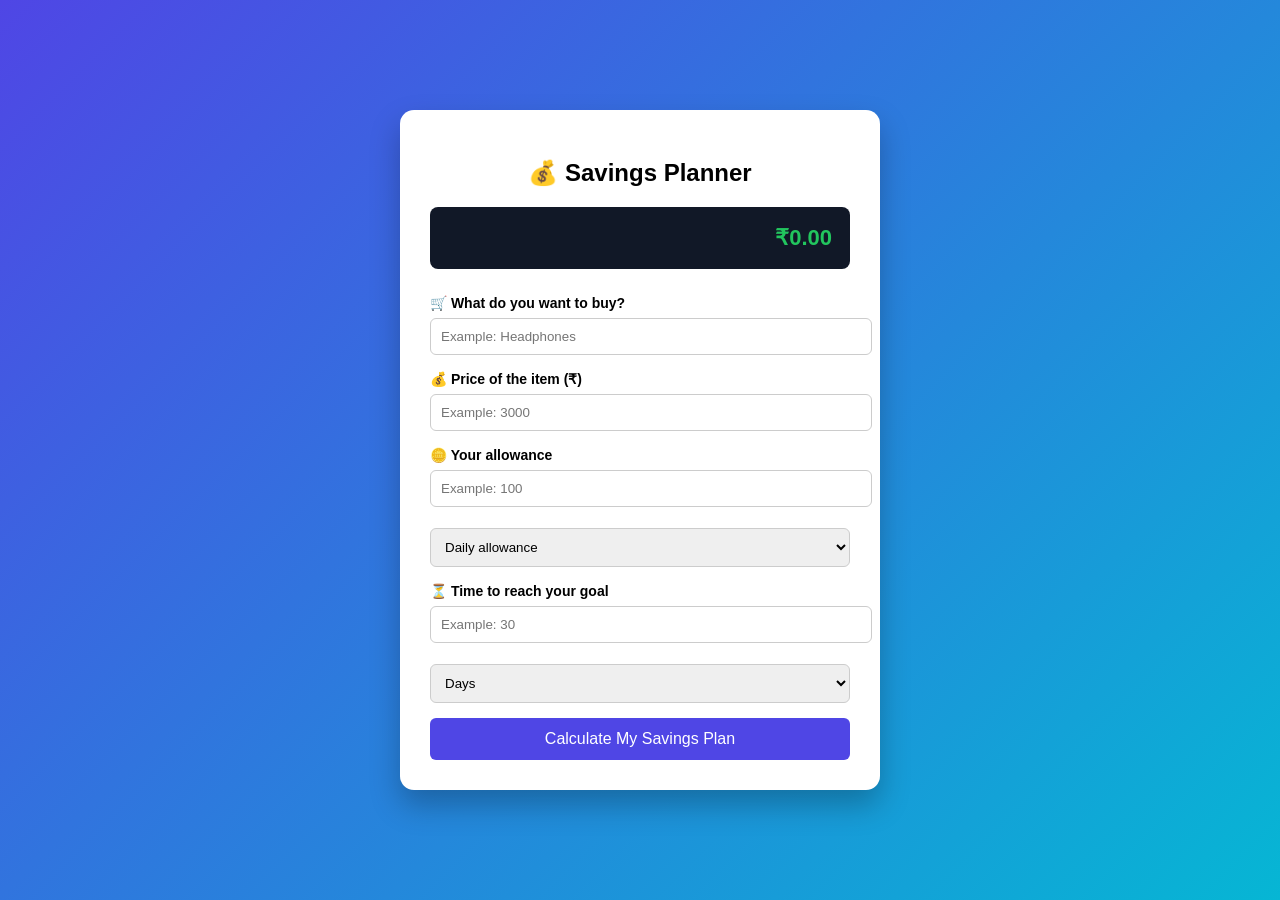
==== tracker.html @ ff052c3f "seperated files and added logic" ====
<!DOCTYPE html>
<html>
<head>
<title>Savings Planner | Hustle Theory</title>
<link rel="stylesheet" href="assets/css/style.css">
</head>

<body class="tracker-page">

<div class="tracker-card">

<h2>💰 Savings Planner</h2>

<div class="display" id="display">₹0.00</div>

<label>🛒 What do you want to buy?</label>
<input type="text" id="item" placeholder="Example: Headphones">

<label>💰 Price of the item (₹)</label>
<input type="number" id="price" placeholder="Example: 3000">

<label>🪙 Your allowance</label>
<input type="number" id="allowance" placeholder="Example: 100">

<select id="allowanceType">
<option value="daily">Daily allowance</option>
<option value="weekly">Weekly allowance</option>
<option value="monthly">Monthly allowance</option>
</select>

<label>⏳ Time to reach your goal</label>
<input type="number" id="time" placeholder="Example: 30">

<select id="timeType">
<option value="days">Days</option>
<option value="weeks">Weeks</option>
<option value="months">Months</option>
</select>

<button onclick="calculate()">Calculate My Savings Plan</button>

<div class="result" id="result">

<p id="summary"></p>

<p id="saveDaily"></p>
<p id="saveWeekly"></p>

<div class="tracker-progress">
<div class="tracker-bar" id="bar"></div>
</div>

</div>

</div>

<script src="assets/js/tracker.js"></script>

</body>
</html>
---- assets/css/style.css ----
/* css style file */
body {
  font-family: Arial, sans-serif;
  margin: 0;
}
/* authication */
body.auth-page {
  background: linear-gradient(135deg, #4f46e5, #06b6d4);
  height: 100vh;
  display: flex;
  justify-content: center;
  align-items: center;
}

.auth-box {
  background: white;
  padding: 40px;
  width: 320px;
  border-radius: 12px;
  text-align: center;
  box-shadow: 0 8px 20px rgba(0, 0, 0, 0.2);
}

.auth-box h1 {
  margin-bottom: 10px;
}

.auth-box p {
  color: #555;
  font-size: 14px;
}

.auth-box input {
  width: 90%;
  padding: 10px;
  margin-top: 15px;
  border: 1px solid #ccc;
  border-radius: 6px;
}

.auth-box button {
  width: 95%;
  padding: 10px;
  margin-top: 20px;
  background: #4f46e5;
  color: white;
  border: none;
  border-radius: 6px;
  cursor: pointer;
  font-size: 16px;
}

.auth-box button:hover {
  background: #4338ca;
}

.auth-link {
  margin-top: 15px;
  font-size: 14px;
}

.auth-link a {
  text-decoration: none;
  color: #4f46e5;
}

.auth-view {
  display: none;
}

.auth-view.active {
  display: block;
}
/* main pGE */
body.dashboard-page {
  background: #f6f8fb;
}
.navbar {
  background: #1f2937;
  color: white;
  padding: 15px 40px;
  display: flex;
  justify-content: space-between;
}

.nav-links a {
  margin-left: 20px;
  color: white;
  text-decoration: none;
}

.nav-links button {
  margin-left: 20px;
  padding: 6px 12px;
  border: none;
  background: #ef4444;
  color: white;
  border-radius: 5px;
  cursor: pointer;
}

.nav-links a:hover {
  text-decoration: underline;
}

.hero {
  text-align: center;
  padding: 80px 20px;
  background: linear-gradient(135deg, #4f46e5, #06b6d4);
  color: white;
}

.hero h1 {
  font-size: 48px;
}

.hero p {
  max-width: 500px;
  margin: auto;
}

.hero button {
  margin: 10px;
  padding: 12px 25px;
  border: none;
  border-radius: 6px;
  background: white;
  color: #333;
  font-size: 16px;
  cursor: pointer;
}

.hero button:hover {
  background: #ddd;
}

.tracker-btn {
  background: #22c55e !important;
  color: white !important;
}

.tracker-btn:hover {
  background: #16a34a !important;
}

.dashboard-progress {
  text-align: center;
  padding: 50px;
}

.dashboard-progress .progress-bar {
  width: 60%;
  margin: auto;
  background: #e5e7eb;
  height: 25px;
  border-radius: 20px;
  overflow: hidden;
}

.dashboard-progress .progress-fill {
  width: 0%;
  height: 100%;
  background: #22c55e;
}

.modules {
  padding: 40px;
}

.modules h2 {
  text-align: center;
}

.module-container {
  display: flex;
  justify-content: center;
  flex-wrap: wrap;
  margin-top: 30px;
}

.module-card {
  background: white;
  width: 220px;
  padding: 20px;
  margin: 15px;
  border-radius: 12px;
  box-shadow: 0 4px 10px rgba(0, 0, 0, 0.1);
  text-align: center;
  transition: 0.3s;
}

.module-card:hover {
  transform: translateY(-5px);
}

.module-card button {
  margin-top: 10px;
  padding: 8px 15px;
  border: none;
  background: #4f46e5;
  color: white;
  border-radius: 5px;
  cursor: pointer;
}

.badges {
  text-align: center;
  padding: 50px;
  background: #eef2ff;
}

.dashboard-badge {
  display: inline-block;
  background: white;
  padding: 15px 25px;
  margin: 10px;
  border-radius: 10px;
  box-shadow: 0 3px 8px rgba(0, 0, 0, 0.1);
}

footer {
  background: #1f2937;
  color: white;
  text-align: center;
  padding: 25px;
}
/* module 1 page */
body.module-page {
  background: #f6f8fb;
  display: flex;
  justify-content: center;
  align-items: center;
  height: 100vh;
}

.lesson-container {
  width: 720px;
  background: white;
  padding: 40px;
  border-radius: 12px;
  box-shadow: 0 4px 12px rgba(0, 0, 0, 0.1);
  text-align: left;
}

.lesson-progress {
  height: 10px;
  background: #e5e7eb;
  border-radius: 10px;
  margin-bottom: 25px;
  overflow: hidden;
}

.lesson-progress-bar {
  height: 100%;
  width: 0%;
  background: #22c55e;
}

.option {
  display: block;
  background: #eef2ff;
  padding: 12px;
  margin: 10px 0;
  border-radius: 6px;
  cursor: pointer;
}

.option:hover {
  background: #dbeafe;
}

.lesson-container button {
  margin-top: 20px;
  padding: 10px 20px;
  background: #4f46e5;
  border: none;
  color: white;
  border-radius: 6px;
  cursor: pointer;
}

#feedback {
  margin-top: 15px;
  font-weight: bold;
}

#hint {
  color: #555;
  margin-top: 8px;
  font-size: 14px;
}

.lesson-container h1,
.lesson-container h2 {
  text-align: center;
}

.lesson-badge {
  font-size: 70px;
  margin: 20px 0;
  animation: popBadge 0.6s ease;
}

@keyframes popBadge {
  0% {
    transform: scale(0.2);
    opacity: 0;
  }
  60% {
    transform: scale(1.3);
  }
  100% {
    transform: scale(1);
    opacity: 1;
  }
}

.glow {
  color: #f59e0b;
  font-weight: bold;
  font-size: 20px;
}

.center-screen {
  text-align: center;
  display: flex;
  flex-direction: column;
  align-items: center;
}
/* tracker page */
body.tracker-page {
  background: linear-gradient(135deg, #4f46e5, #06b6d4);
  min-height: 100vh;
  display: flex;
  justify-content: center;
  align-items: center;
}

.tracker-card {
  background: white;
  width: 420px;
  padding: 30px;
  border-radius: 14px;
  box-shadow: 0 15px 30px rgba(0, 0, 0, 0.25);
}

.tracker-card h2 {
  text-align: center;
  margin-bottom: 20px;
}

.display {
  background: #111827;
  color: #22c55e;
  padding: 18px;
  border-radius: 8px;
  font-size: 22px;
  margin-bottom: 25px;
  text-align: right;
  font-weight: bold;
}

.tracker-card label {
  font-size: 14px;
  font-weight: bold;
}

.tracker-card input,
.tracker-card select {
  width: 100%;
  padding: 10px;
  margin-top: 6px;
  margin-bottom: 15px;
  border-radius: 6px;
  border: 1px solid #ccc;
}

.tracker-card button {
  width: 100%;
  padding: 12px;
  background: #4f46e5;
  color: white;
  border: none;
  border-radius: 6px;
  font-size: 16px;
  cursor: pointer;
}

.tracker-card button:hover {
  background: #4338ca;
}

.result {
  margin-top: 20px;
  background: #f1f5f9;
  padding: 15px;
  border-radius: 8px;
  display: none;
}

.tracker-progress {
  margin-top: 10px;
  height: 12px;
  background: #ddd;
  border-radius: 10px;
  overflow: hidden;
}

.tracker-bar {
  height: 100%;
  width: 0%;
  background: #22c55e;
}
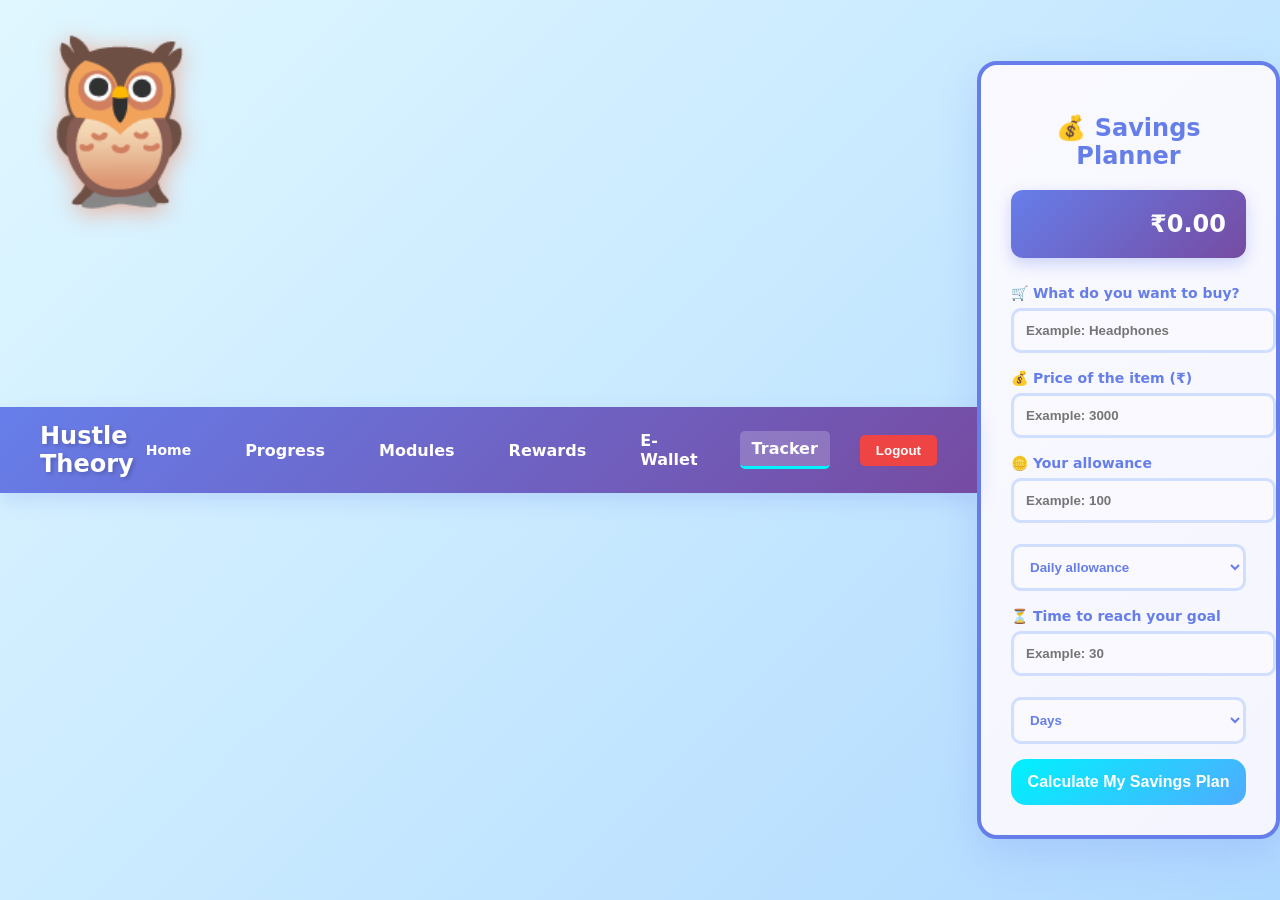
==== commit 8bc70a9c: "added stuff" ====
--- a/tracker.html
+++ b/tracker.html
@@ -1,60 +1,91 @@
-<!DOCTYPE html>
+<!doctype html>
 <html>
-<head>
-<title>Savings Planner | Hustle Theory</title>
-<link rel="stylesheet" href="assets/css/style.css">
-</head>
+  <head>
+    <title>Savings Planner | Hustle Theory</title>
+    <link rel="stylesheet" href="assets/css/style.css" />
+  </head>
 
-<body class="tracker-page">
+  <body class="tracker-page">
+    <!-- Navbar -->
+    <div class="navbar">
+      <div><b>Hustle Theory</b></div>
+      <div class="nav-links">
+        <a href="index.html#home" class="nav-center">Home</a>
+        <a href="index.html#progress">Progress</a>
+        <a href="index.html#modules">Modules</a>
+        <a href="index.html#rewards">Rewards</a>
+        <a href="wallet.html">E-Wallet</a>
+        <a href="tracker.html" class="active">Tracker</a>
+        <button onclick="logout()">Logout</button>
+      </div>
+    </div>
 
-<div class="tracker-card">
+    <!-- Smart Owl Mascot -->
+    <div class="mascot bottom-right" onclick="mascotSpeak()">
+      <div class="mascot-icon">🦉</div>
+    </div>
 
-<h2>💰 Savings Planner</h2>
+    <div class="tracker-card">
+      <h2>💰 Savings Planner</h2>
 
-<div class="display" id="display">₹0.00</div>
+      <div class="display" id="display">₹0.00</div>
 
-<label>🛒 What do you want to buy?</label>
-<input type="text" id="item" placeholder="Example: Headphones">
+      <label>🛒 What do you want to buy?</label>
+      <input type="text" id="item" placeholder="Example: Headphones" />
 
-<label>💰 Price of the item (₹)</label>
-<input type="number" id="price" placeholder="Example: 3000">
+      <label>💰 Price of the item (₹)</label>
+      <input type="number" id="price" placeholder="Example: 3000" />
 
-<label>🪙 Your allowance</label>
-<input type="number" id="allowance" placeholder="Example: 100">
+      <label>🪙 Your allowance</label>
+      <input type="number" id="allowance" placeholder="Example: 100" />
 
-<select id="allowanceType">
-<option value="daily">Daily allowance</option>
-<option value="weekly">Weekly allowance</option>
-<option value="monthly">Monthly allowance</option>
-</select>
+      <select id="allowanceType">
+        <option value="daily">Daily allowance</option>
+        <option value="weekly">Weekly allowance</option>
+        <option value="monthly">Monthly allowance</option>
+      </select>
 
-<label>⏳ Time to reach your goal</label>
-<input type="number" id="time" placeholder="Example: 30">
+      <label>⏳ Time to reach your goal</label>
+      <input type="number" id="time" placeholder="Example: 30" />
 
-<select id="timeType">
-<option value="days">Days</option>
-<option value="weeks">Weeks</option>
-<option value="months">Months</option>
-</select>
+      <select id="timeType">
+        <option value="days">Days</option>
+        <option value="weeks">Weeks</option>
+        <option value="months">Months</option>
+      </select>
 
-<button onclick="calculate()">Calculate My Savings Plan</button>
+      <button onclick="calculate()">Calculate My Savings Plan</button>
 
-<div class="result" id="result">
+      <div class="result" id="result">
+        <p id="summary"></p>
 
-<p id="summary"></p>
+        <p id="saveDaily"></p>
+        <p id="saveWeekly"></p>
 
-<p id="saveDaily"></p>
-<p id="saveWeekly"></p>
+        <div class="tracker-progress">
+          <div class="tracker-bar" id="bar"></div>
+        </div>
+      </div>
+    </div>
 
-<div class="tracker-progress">
-<div class="tracker-bar" id="bar"></div>
-</div>
+    <script src="assets/js/tracker.js"></script>
+    <script>
+      function logout() {
+        localStorage.removeItem("loggedInUser");
+        localStorage.removeItem("userId");
+        window.location.href = "auth.html";
+      }
 
-</div>
-
-</div>
-
-<script src="assets/js/tracker.js"></script>
-
-</body>
+      function mascotSpeak() {
+        const messages = [
+          "Every rupee counts! 💰",
+          "Save smart, earn big! 📈",
+          "Your goal is within reach! 🎯",
+          "Financial discipline wins! 💪",
+          "Keep saving! You're awesome! 🌟",
+        ];
+        alert(messages[Math.floor(Math.random() * messages.length)]);
+      }
+    </script>
+  </body>
 </html>
--- a/assets/css/style.css
+++ b/assets/css/style.css
@@ -1,11 +1,185 @@
 /* css style file */
+html {
+  scroll-behavior: smooth;
+}
+
 body {
-  font-family: Arial, sans-serif;
+  font-family: "Comic Sans MS", "Baloo 2", system-ui, sans-serif;
   margin: 0;
+  background: linear-gradient(135deg, #e0f7ff 0%, #c8e9ff 50%, #b0d9ff 100%);
+  min-height: 100vh;
+}
+
+/* ============ MASCOT STYLES ============ */
+.mascot {
+  position: fixed;
+  width: 180px;
+  height: 180px;
+  cursor: pointer;
+  z-index: 100;
+  top: 30px;
+  left: 30px;
+  display: flex;
+  align-items: center;
+  justify-content: center;
+}
+
+.mascot-icon {
+  font-size: 160px;
+  text-align: center;
+  filter: drop-shadow(0 4px 12px rgba(255, 69, 0, 0.4));
+  animation: mascotIdle 0.2s ease-in-out 1;
+  transform-origin: top center;
+}
+
+/* Idle state - no animation */
+@keyframes mascotIdle {
+  0%,
+  100% {
+    transform: rotateZ(0deg);
+  }
+}
+
+/* Wing flapping animation - 0.8s duration */
+@keyframes mascotWing {
+  0%,
+  100% {
+    transform: rotateZ(-8deg);
+  }
+  25% {
+    transform: rotateZ(8deg);
+  }
+  50% {
+    transform: rotateZ(-8deg);
+  }
+  75% {
+    transform: rotateZ(8deg);
+  }
+}
+
+/* Blinking animation - 1s duration */
+@keyframes mascotBlink {
+  0%,
+  10%,
+  20%,
+  100% {
+    opacity: 1;
+  }
+  15%,
+  25% {
+    opacity: 0.3;
+  }
+}
+
+/* Periodic animation: blink + wing flap every 7 seconds */
+.mascot-icon:hover {
+  animation: mascotWing 0.8s ease-in-out 3;
+}
+
+.mascot:hover .mascot-icon {
+  animation: mascotBlink 1s ease-in-out 2;
+}
+
+.mascot::before {
+  content: none;
+}
+
+/* ============ BUTTON ANIMATIONS ============ */
+button {
+  transition:
+    transform 0.2s ease,
+    box-shadow 0.2s ease;
+}
+
+button:hover {
+  transform: scale(1.05) rotate(1deg);
+  box-shadow: 0 6px 20px rgba(0, 0, 0, 0.15);
+}
+
+button:active {
+  transform: scale(0.98);
+}
+
+.hero button {
+  animation: buttonPulse 2s ease-in-out infinite;
+}
+
+@keyframes buttonPulse {
+  0%,
+  100% {
+    box-shadow: 0 0 0 0 rgba(79, 70, 229, 0.7);
+  }
+  50% {
+    box-shadow: 0 0 0 10px rgba(79, 70, 229, 0);
+  }
+}
+
+/* ============ ENTRANCE ANIMATIONS ============ */
+@keyframes slideInFromTop {
+  from {
+    opacity: 0;
+    transform: translateY(-30px);
+  }
+  to {
+    opacity: 1;
+    transform: translateY(0);
+  }
+}
+
+@keyframes slideInFromLeft {
+  from {
+    opacity: 0;
+    transform: translateX(-30px);
+  }
+  to {
+    opacity: 1;
+    transform: translateX(0);
+  }
+}
+
+@keyframes fadeIn {
+  from {
+    opacity: 0;
+  }
+  to {
+    opacity: 1;
+  }
+}
+
+.navbar {
+  animation: slideInFromTop 0.6s ease;
+}
+
+.hero {
+  animation: slideInFromTop 0.8s ease;
+}
+
+.module-card {
+  animation: slideInFromLeft 0.6s ease backwards;
+}
+
+.module-card:nth-child(1) {
+  animation-delay: 0.1s;
+}
+.module-card:nth-child(2) {
+  animation-delay: 0.2s;
+}
+.module-card:nth-child(3) {
+  animation-delay: 0.3s;
+}
+.module-card:nth-child(4) {
+  animation-delay: 0.4s;
+}
+.module-card:nth-child(5) {
+  animation-delay: 0.5s;
 }
 /* authication */
 body.auth-page {
-  background: linear-gradient(135deg, #4f46e5, #06b6d4);
+  background: linear-gradient(
+    135deg,
+    #667eea 0%,
+    #764ba2 100%
+  ) !important;
   height: 100vh;
   display: flex;
   justify-content: center;
@@ -13,12 +187,13 @@
 }
 
 .auth-box {
-  background: white;
+  background: #ffffff;
   padding: 40px;
   width: 320px;
-  border-radius: 12px;
-  text-align: center;
-  box-shadow: 0 8px 20px rgba(0, 0, 0, 0.2);
+  border-radius: 20px;
+  text-align: center;
+  box-shadow: 0 12px 30px rgba(102, 126, 234, 0.25);
+  border: 4px solid #667eea;
 }
 
 .auth-box h1 {
@@ -42,16 +217,19 @@
   width: 95%;
   padding: 10px;
   margin-top: 20px;
-  background: #4f46e5;
+  background: linear-gradient(135deg, #667eea, #764ba2);
   color: white;
   border: none;
-  border-radius: 6px;
+  border-radius: 15px;
   cursor: pointer;
   font-size: 16px;
+  font-weight: bold;
+  box-shadow: 0 6px 15px rgba(102, 126, 234, 0.3);
 }
 
 .auth-box button:hover {
-  background: #4338ca;
+  background: linear-gradient(135deg, #764ba2, #667eea);
+  transform: scale(1.05);
 }
 
 .auth-link {
@@ -61,7 +239,8 @@
 
 .auth-link a {
   text-decoration: none;
-  color: #4f46e5;
+  color: #667eea;
+  font-weight: bold;
 }
 
 .auth-view {
@@ -73,94 +252,164 @@
 }
 /* main pGE */
 body.dashboard-page {
-  background: #f6f8fb;
-}
+  background: linear-gradient(
+    135deg,
+    #e0f7ff 0%,
+    #c8e9ff 50%,
+    #b0d9ff 100%
+  ) !important;
+  min-height: 100vh;
+}
+
 .navbar {
-  background: #1f2937;
+  background: linear-gradient(135deg, #667eea, #764ba2);
   color: white;
   padding: 15px 40px;
   display: flex;
   justify-content: space-between;
+  align-items: center;
+  box-shadow: 0 8px 20px rgba(102, 126, 234, 0.2);
+  position: sticky;
+  top: 0;
+  z-index: 999;
+}
+
+.navbar b {
+  font-size: 24px;
+  text-shadow: 2px 2px 4px rgba(0, 0, 0, 0.2);
+}
+
+.nav-links {
+  display: flex;
+  gap: 30px;
+  align-items: center;
 }
 
 .nav-links a {
-  margin-left: 20px;
   color: white;
   text-decoration: none;
+  font-weight: bold;
+  transition: all 0.3s ease;
+  padding: 8px 12px;
+  border-radius: 5px;
+}
+
+.nav-links a:hover {
+  text-decoration: underline;
+  text-shadow: 0 0 10px rgba(255, 255, 255, 0.5);
+  background: rgba(255, 255, 255, 0.1);
+}
+
+.nav-links a.active {
+  background: rgba(255, 255, 255, 0.2);
+  border-bottom: 3px solid #00f2fe;
+}
+
+.nav-links a.nav-center {
+  order: -1;
+  margin-right: auto;
+  font-size: 14px;
 }
 
 .nav-links button {
-  margin-left: 20px;
-  padding: 6px 12px;
+  padding: 8px 16px;
   border: none;
   background: #ef4444;
   color: white;
   border-radius: 5px;
   cursor: pointer;
-}
-
-.nav-links a:hover {
-  text-decoration: underline;
+  font-weight: bold;
+  transition: all 0.3s ease;
+}
+
+.nav-links button:hover {
+  background: #dc2626;
+  transform: scale(1.05);
 }
 
 .hero {
   text-align: center;
   padding: 80px 20px;
-  background: linear-gradient(135deg, #4f46e5, #06b6d4);
-  color: white;
+  background: linear-gradient(135deg, #56ccf2 0%, #667eea 100%);
+  color: white;
+  text-shadow: 2px 2px 4px rgba(0, 0, 0, 0.1);
 }
 
 .hero h1 {
-  font-size: 48px;
+  font-size: 52px;
+  font-weight: bold;
+}
+
+.hero h3 {
+  font-size: 24px;
+  font-weight: bold;
 }
 
 .hero p {
   max-width: 500px;
   margin: auto;
+  font-size: 18px;
+  font-weight: bold;
 }
 
 .hero button {
   margin: 10px;
-  padding: 12px 25px;
+  padding: 15px 35px;
   border: none;
-  border-radius: 6px;
-  background: white;
-  color: #333;
+  border-radius: 20px;
+  background: linear-gradient(135deg, #f093fb, #f5576c);
+  color: white;
   font-size: 16px;
+  font-weight: bold;
   cursor: pointer;
+  box-shadow: 0 6px 20px rgba(245, 87, 108, 0.3);
+  transition: all 0.3s ease;
 }
 
 .hero button:hover {
-  background: #ddd;
+  transform: scale(1.1);
+  box-shadow: 0 10px 30px rgba(245, 87, 108, 0.5);
 }
 
 .tracker-btn {
-  background: #22c55e !important;
+  background: linear-gradient(135deg, #00f2fe, #4facfe) !important;
   color: white !important;
 }
 
 .tracker-btn:hover {
-  background: #16a34a !important;
+  background: linear-gradient(135deg, #4facfe, #00f2fe) !important;
+  transform: scale(1.1);
 }
 
 .dashboard-progress {
   text-align: center;
   padding: 50px;
+  background: rgba(255, 255, 255, 0.85);
+  margin: 20px;
+  border-radius: 20px;
+  box-shadow: 0 6px 20px rgba(102, 126, 234, 0.15);
+}
+
+.dashboard-progress h2 {
+  color: #667eea;
+  font-size: 28px;
 }
 
 .dashboard-progress .progress-bar {
   width: 60%;
   margin: auto;
-  background: #e5e7eb;
-  height: 25px;
+  background: #e0e7ff;
+  height: 30px;
   border-radius: 20px;
   overflow: hidden;
+  box-shadow: 0 4px 15px rgba(102, 126, 234, 0.2);
 }
 
 .dashboard-progress .progress-fill {
   width: 0%;
   height: 100%;
-  background: #22c55e;
+  background: linear-gradient(90deg, #00f2fe, #4facfe);
+  transition: width 0.3s ease;
 }
 
 .modules {
@@ -169,6 +418,9 @@
 
 .modules h2 {
   text-align: center;
+  color: #667eea;
+  font-size: 32px;
+  text-shadow: 2px 2px 4px rgba(255, 255, 255, 0.5);
 }
 
 .module-container {
@@ -179,126 +431,201 @@
 }
 
 .module-card {
-  background: white;
+  background: linear-gradient(135deg, #f0f4ff, #e8ecff);
   width: 220px;
   padding: 20px;
   margin: 15px;
-  border-radius: 12px;
-  box-shadow: 0 4px 10px rgba(0, 0, 0, 0.1);
-  text-align: center;
-  transition: 0.3s;
+  box-shadow: 0 6px 20px rgba(102, 126, 234, 0.15);
+  text-align: center;
+  transition: all 0.3s ease;
+  border-radius: 20px;
+  border: 4px solid #d0deff;
+}
+
+.module-card h3 {
+  color: #667eea;
+  font-size: 18px;
+}
+
+.module-card p {
+  color: #764ba2;
 }
 
 .module-card:hover {
-  transform: translateY(-5px);
+  transform: translateY(-10px) scale(1.05);
+  box-shadow: 0 10px 30px rgba(102, 126, 234, 0.25);
 }
 
 .module-card button {
   margin-top: 10px;
-  padding: 8px 15px;
-  border: none;
-  background: #4f46e5;
-  color: white;
-  border-radius: 5px;
+  padding: 10px 20px;
+  background: linear-gradient(135deg, #f093fb, #f5576c);
+  color: white;
+  border-radius: 15px;
   cursor: pointer;
+  font-weight: 700;
+  border: 2px solid #f5576c;
+  animation: spinHover 0.3s ease forwards;
+  transition: all 0.3s ease;
+}
+
+.module-card button:hover {
+  animation: buttonSpin 0.6s ease infinite;
+  background: linear-gradient(135deg, #f5576c, #f093fb);
+  transform: scale(1.1);
+}
+
+@keyframes buttonSpin {
+  0% {
+    transform: rotate(0deg);
+  }
+  100% {
+    transform: rotate(360deg);
+  }
 }
 
 .badges {
   text-align: center;
   padding: 50px;
-  background: #eef2ff;
+  background: linear-gradient(135deg, #f0f4ff, #e8ecff);
+  border-radius: 20px;
+  margin: 20px;
+  box-shadow: 0 6px 20px rgba(102, 126, 234, 0.15);
+}
+
+.badges h2 {
+  color: #667eea;
+  font-size: 28px;
 }
 
 .dashboard-badge {
   display: inline-block;
-  background: white;
-  padding: 15px 25px;
-  margin: 10px;
-  border-radius: 10px;
-  box-shadow: 0 3px 8px rgba(0, 0, 0, 0.1);
+  background: linear-gradient(135deg, #fff9e6, #fffbf0);
+  padding: 20px 30px;
+  margin: 15px;
+  border-radius: 15px;
+  box-shadow: 0 6px 20px rgba(240, 180, 80, 0.2);
+  border: 3px solid #ffc966;
+  font-size: 16px;
+  font-weight: bold;
+  color: #667eea;
 }
 
 footer {
-  background: #1f2937;
+  background: linear-gradient(135deg, #667eea, #764ba2);
   color: white;
   text-align: center;
   padding: 25px;
 }
 /* module 1 page */
 body.module-page {
-  background: #f6f8fb;
+  background: linear-gradient(
+    135deg,
+    #e0f7ff 0%,
+    #c8e9ff 50%,
+    #b0d9ff 100%
+  ) !important;
   display: flex;
   justify-content: center;
   align-items: center;
-  height: 100vh;
+  min-height: 100vh;
+  padding: 20px;
 }
 
 .lesson-container {
   width: 720px;
-  background: white;
+  background: linear-gradient(135deg, #f9f9ff, #f5f5ff);
   padding: 40px;
-  border-radius: 12px;
-  box-shadow: 0 4px 12px rgba(0, 0, 0, 0.1);
+  border-radius: 20px;
+  box-shadow: 0 10px 30px rgba(102, 126, 234, 0.2);
   text-align: left;
+  border: 4px solid #667eea;
+}
+
+.lesson-container h1 {
+  color: #667eea;
+  text-align: center;
+  font-size: 28px;
+}
+
+.lesson-container h2 {
+  color: #764ba2;
 }
 
 .lesson-progress {
-  height: 10px;
-  background: #e5e7eb;
+  height: 15px;
+  background: #e0e7ff;
   border-radius: 10px;
   margin-bottom: 25px;
   overflow: hidden;
+  box-shadow: 0 4px 10px rgba(102, 126, 234, 0.2);
 }
 
 .lesson-progress-bar {
   height: 100%;
   width: 0%;
-  background: #22c55e;
+  background: linear-gradient(90deg, #00f2fe, #4facfe);
+  transition: width 0.3s ease;
 }
 
 .option {
   display: block;
-  background: #eef2ff;
-  padding: 12px;
+  background: linear-gradient(135deg, #f0f4ff, #e8ecff);
+  padding: 15px;
   margin: 10px 0;
-  border-radius: 6px;
+  border-radius: 12px;
   cursor: pointer;
+  border: 3px solid #d0deff;
+  font-weight: bold;
+  color: #667eea;
+  transition: all 0.3s ease;
 }
 
 .option:hover {
-  background: #dbeafe;
+  background: linear-gradient(135deg, #e8ecff, #f0f4ff);
+  transform: translateX(10px);
+  box-shadow: 0 6px 15px rgba(102, 126, 234, 0.2);
 }
 
 .lesson-container button {
   margin-top: 20px;
-  padding: 10px 20px;
-  background: #4f46e5;
-  border: none;
-  color: white;
-  border-radius: 6px;
+  padding: 12px 25px;
+  background: linear-gradient(135deg, #f093fb, #f5576c);
+  border: 2px solid #f5576c;
+  color: white;
+  border-radius: 15px;
   cursor: pointer;
+  font-weight: bold;
+  font-size: 16px;
+  transition: all 0.3s ease;
+}
+
+.lesson-container button:hover {
+  transform: scale(1.1);
+  box-shadow: 0 6px 20px rgba(245, 87, 108, 0.3);
 }
 
 #feedback {
   margin-top: 15px;
   font-weight: bold;
+  font-size: 16px;
+  color: #667eea;
 }
 
 #hint {
-  color: #555;
+  color: #764ba2;
   margin-top: 8px;
   font-size: 14px;
-}
-
-.lesson-container h1,
-.lesson-container h2 {
-  text-align: center;
+  background: #f0f4ff;
+  padding: 10px;
+  border-radius: 8px;
 }
 
 .lesson-badge {
-  font-size: 70px;
+  font-size: 80px;
   margin: 20px 0;
   animation: popBadge 0.6s ease;
+  text-align: center;
 }
 
 @keyframes popBadge {
@@ -307,10 +634,10 @@
     opacity: 0;
   }
   60% {
-    transform: scale(1.3);
+    transform: scale(1.3) rotate(10deg);
   }
   100% {
-    transform: scale(1);
+    transform: scale(1) rotate(0deg);
     opacity: 1;
   }
 }
@@ -329,7 +656,12 @@
 }
 /* tracker page */
 body.tracker-page {
-  background: linear-gradient(135deg, #4f46e5, #06b6d4);
+  background: linear-gradient(
+    135deg,
+    #e0f7ff 0%,
+    #c8e9ff 50%,
+    #b0d9ff 100%
+  ) !important;
   min-height: 100vh;
   display: flex;
   justify-content: center;
@@ -337,71 +669,84 @@
 }
 
 .tracker-card {
-  background: white;
+  background: linear-gradient(135deg, #f9f9ff, #f5f5ff);
   width: 420px;
   padding: 30px;
-  border-radius: 14px;
-  box-shadow: 0 15px 30px rgba(0, 0, 0, 0.25);
+  border-radius: 20px;
+  box-shadow: 0 15px 40px rgba(102, 126, 234, 0.2);
+  border: 4px solid #667eea;
 }
 
 .tracker-card h2 {
   text-align: center;
   margin-bottom: 20px;
+  color: #667eea;
+  font-size: 24px;
 }
 
 .display {
-  background: #111827;
-  color: #22c55e;
-  padding: 18px;
-  border-radius: 8px;
-  font-size: 22px;
+  background: linear-gradient(135deg, #667eea, #764ba2);
+  color: white;
+  padding: 20px;
+  border-radius: 12px;
+  font-size: 24px;
   margin-bottom: 25px;
   text-align: right;
   font-weight: bold;
+  box-shadow: 0 6px 15px rgba(102, 126, 234, 0.3);
 }
 
 .tracker-card label {
   font-size: 14px;
   font-weight: bold;
+  color: #667eea;
 }
 
 .tracker-card input,
 .tracker-card select {
   width: 100%;
-  padding: 10px;
+  padding: 12px;
   margin-top: 6px;
   margin-bottom: 15px;
-  border-radius: 6px;
-  border: 1px solid #ccc;
+  border-radius: 10px;
+  border: 3px solid #d0deff;
+  background: #f9f9ff;
+  color: #667eea;
+  font-weight: bold;
 }
 
 .tracker-card button {
   width: 100%;
-  padding: 12px;
-  background: #4f46e5;
+  padding: 14px;
+  background: linear-gradient(135deg, #00f2fe, #4facfe);
   color: white;
   border: none;
-  border-radius: 6px;
+  border-radius: 15px;
   font-size: 16px;
+  font-weight: bold;
   cursor: pointer;
+  transition: all 0.3s ease;
 }
 
 .tracker-card button:hover {
-  background: #4338ca;
+  transform: scale(1.05);
+  box-shadow: 0 8px 20px rgba(79, 172, 254, 0.4);
 }
 
 .result {
   margin-top: 20px;
-  background: #f1f5f9;
+  background: linear-gradient(135deg, #f0f4ff, #e8ecff);
   padding: 15px;
-  border-radius: 8px;
+  border-radius: 12px;
   display: none;
+  color: #667eea;
+  font-weight: bold;
 }
 
 .tracker-progress {
   margin-top: 10px;
-  height: 12px;
-  background: #ddd;
+  height: 15px;
+  background: #e0e7ff;
   border-radius: 10px;
   overflow: hidden;
 }
@@ -409,5 +754,230 @@
 .tracker-bar {
   height: 100%;
   width: 0%;
-  background: #22c55e;
-}
+  background: linear-gradient(90deg, #00f2fe, #4facfe);
+  transition: width 0.3s ease;
+}
+
+/* Module 2-5 Shared Styles */
+.container {
+  width: 100%;
+  max-width: 720px;
+  background: linear-gradient(135deg, #f9f9ff, #f5f5ff);
+  padding: 40px;
+  border-radius: 20px;
+  box-shadow: 0 10px 30px rgba(102, 126, 234, 0.2);
+  text-align: left;
+  border: 4px solid #667eea;
+}
+
+.container h1,
+.container h2 {
+  color: #667eea;
+}
+
+.progress {
+  height: 15px;
+  background: #e0e7ff;
+  border-radius: 10px;
+  margin-bottom: 25px;
+  overflow: hidden;
+  box-shadow: 0 4px 10px rgba(102, 126, 234, 0.2);
+}
+
+.progress-bar {
+  height: 100%;
+  width: 0%;
+  background: linear-gradient(90deg, #00f2fe, #4facfe);
+  transition: width 0.3s ease;
+}
+
+.container button {
+  margin-top: 20px;
+  padding: 12px 25px;
+  background: linear-gradient(135deg, #f093fb, #f5576c);
+  border: 2px solid #f5576c;
+  color: white;
+  border-radius: 15px;
+  cursor: pointer;
+  font-size: 16px;
+  font-weight: bold;
+  transition: all 0.3s ease;
+}
+
+.container button:hover {
+  transform: scale(1.1);
+  box-shadow: 0 6px 20px rgba(245, 87, 108, 0.3);
+}
+
+.badge {
+  font-size: 80px;
+  margin: 20px 0;
+  animation: popBadge 0.6s ease;
+  text-align: center;
+}
+
+/* Module 2 - Investment Simulator */
+.simulator {
+  background: linear-gradient(135deg, #e0ffe0, #f0fff0);
+  padding: 20px;
+  border-radius: 12px;
+  margin: 15px 0;
+  border: 3px solid #90ee90;
+}
+
+.simulator input {
+  width: 80px;
+  padding: 8px;
+  border: 2px solid #90ee90;
+  border-radius: 8px;
+  margin: 0 5px;
+}
+
+#simResult {
+  margin-top: 15px;
+  font-size: 18px;
+  font-weight: bold;
+  color: #228b22;
+  background: #e0ffe0;
+  padding: 12px;
+  border-radius: 8px;
+}
+
+/* Module 3 - Insurance Scenario */
+.scenario {
+  background: linear-gradient(135deg, #ffffe0, #fffacd);
+  padding: 20px;
+  border-radius: 12px;
+  margin: 15px 0;
+  border-left: 6px solid #ffb347;
+  border: 3px solid #ffd700;
+}
+
+/* Module 4 - Tax Calculator */
+.tax-calculator {
+  background: linear-gradient(135deg, #ffe4ff, #f0e6ff);
+  padding: 20px;
+  border-radius: 12px;
+  margin: 15px 0;
+  border: 3px solid #da70d6;
+}
+
+.tax-calculator input {
+  width: 150px;
+  padding: 10px;
+  border: 2px solid #da70d6;
+  border-radius: 8px;
+  margin: 10px 0;
+}
+
+#taxResult {
+  margin-top: 15px;
+  font-size: 18px;
+  font-weight: bold;
+  color: #9932cc;
+  background: #ffe4ff;
+  padding: 12px;
+  border-radius: 8px;
+}
+
+/* Module 5 - Scam Example */
+.scam-example {
+  background: linear-gradient(135deg, #ffe4e4, #ffc0cb);
+  padding: 20px;
+  border-radius: 12px;
+  margin: 15px 0;
+  border-left: 6px solid #ff6347;
+  border: 3px solid #ff69b4;
+}
+
+/* ============ FINANCIAL FACTS MODAL ============ */
+.modal {
+  display: none;
+  position: fixed;
+  z-index: 1000;
+  left: 0;
+  top: 0;
+  width: 100%;
+  height: 100%;
+  background-color: rgba(0, 0, 0, 0.6);
+  align-items: center;
+  justify-content: center;
+  animation: fadeIn 0.3s ease;
+}
+
+.modal-content {
+  background: linear-gradient(135deg, #fffacd, #fff8dc);
+  padding: 40px 30px;
+  border-radius: 25px;
+  box-shadow: 0 15px 50px rgba(255, 69, 0, 0.5);
+  text-align: center;
+  max-width: 500px;
+  width: 90%;
+  border: 5px solid #ffd700;
+  animation: slideInUp 0.4s ease;
+}
+
+@keyframes slideInUp {
+  from {
+    opacity: 0;
+    transform: translateY(30px);
+  }
+  to {
+    opacity: 1;
+    transform: translateY(0);
+  }
+}
+
+.modal-owl {
+  font-size: 100px;
+  margin-bottom: 15px;
+  animation: mascotWing 0.8s ease infinite;
+}
+
+.modal-content h2 {
+  color: #667eea;
+  font-size: 28px;
+  margin: 15px 0;
+}
+
+.modal-content p {
+  color: #764ba2;
+  font-size: 18px;
+  font-weight: bold;
+  line-height: 1.6;
+  margin: 20px 0;
+}
+
+.close {
+  color: #667eea;
+  float: right;
+  font-size: 36px;
+  font-weight: bold;
+  cursor: pointer;
+  transition: all 0.3s ease;
+  margin-top: -10px;
+}
+
+.close:hover,
+.close:focus {
+  color: #764ba2;
+  transform: scale(1.3);
+}
+
+.fact-btn {
+  background: linear-gradient(135deg, #f093fb, #f5576c) !important;
+  color: white !important;
+  padding: 12px 30px !important;
+  border: none !important;
+  border-radius: 20px !important;
+  font-size: 16px !important;
+  font-weight: bold !important;
+  margin-top: 20px !important;
+  cursor: pointer !important;
+  transition: all 0.3s ease !important;
+}
+
+.fact-btn:hover {
+  transform: scale(1.1) !important;
+  box-shadow: 0 8px 25px rgba(245, 87, 108, 0.3) !important;
+}
